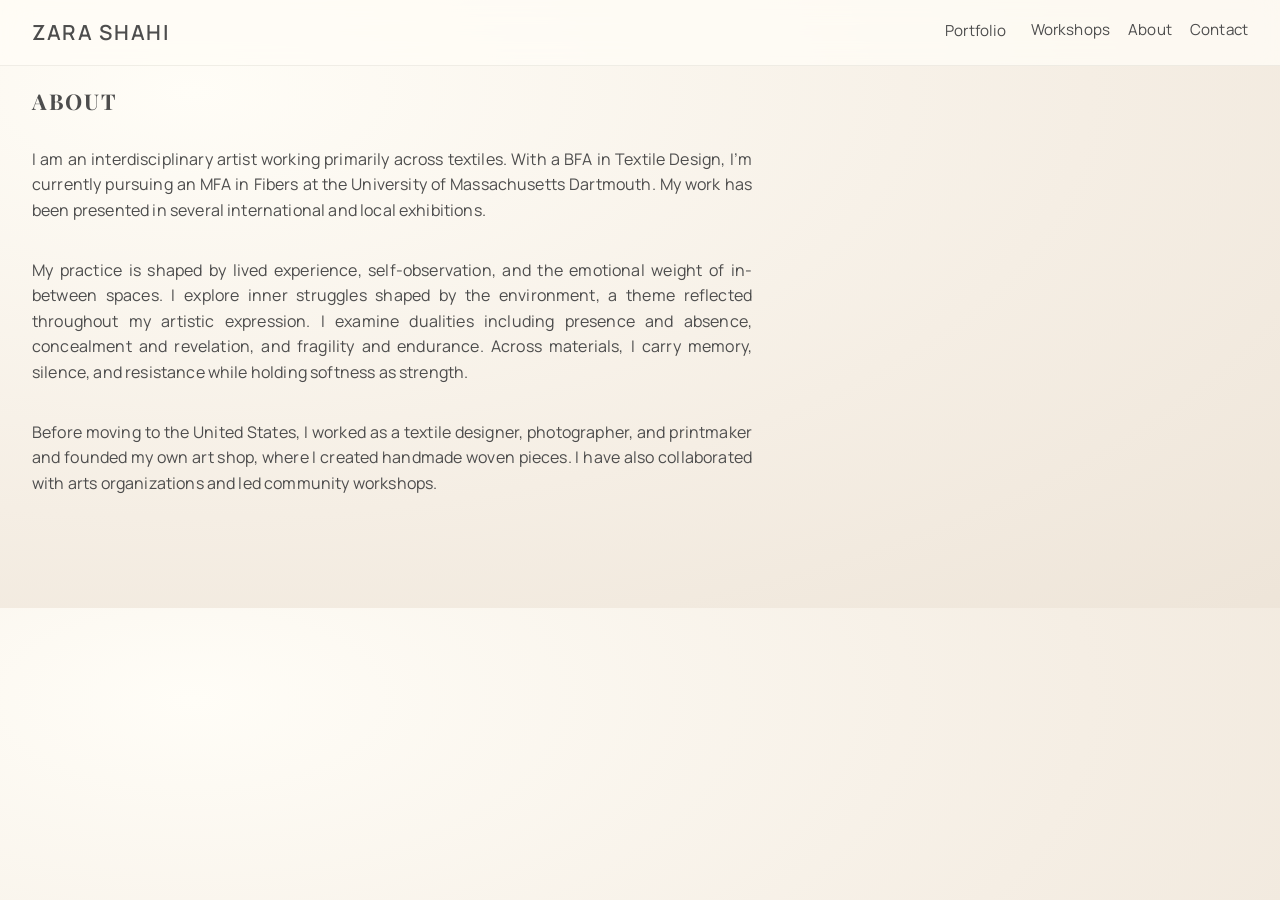
==== about.html @ dd305a9c "Update portfolio website" ====
<!DOCTYPE html>
<html lang="en">
<head>
  <meta charset="UTF-8" />
  <meta name="viewport" content="width=device-width, initial-scale=1.0" />
  <title>About</title>
  <link rel="preconnect" href="https://fonts.googleapis.com">
  <link rel="preconnect" href="https://fonts.gstatic.com" crossorigin>
  <link href="https://fonts.googleapis.com/css2?family=Manrope:wght@300;400;600&family=Playfair+Display:wght@600&display=swap" rel="stylesheet">
  <link rel="stylesheet" href="styles.css" />
</head>
<body>
  <header class="nav">
    <a class="nav__brand" href="index.html">Zara Shahi</a>
    <nav class="nav__links">
      <div class="nav__dropdown">
        <button class="nav__dropdown-trigger" type="button">Portfolio</button>
        <div class="nav__menu" role="menu" aria-label="Portfolio">
          <a href="weaving.html" role="menuitem">Weaving</a>
          <a href="index.html#works" role="menuitem">Photography</a>
          <a href="index.html#works" role="menuitem">Ceramics</a>
          <a href="index.html#works" role="menuitem">Video Art</a>
        </div>
      </div>
      <a href="index.html#workshops">Workshops</a>
      <a href="about.html">About</a>
      <a href="index.html#contact">Contact</a>
    </nav>
  </header>

  <main class="about-page">
    <section class="about-hero">
      <h1>About</h1>
      <div class="about-text">
        <p>I am an interdisciplinary artist working primarily across textiles. With a BFA in Textile Design, I’m currently pursuing an MFA in Fibers at the University of Massachusetts Dartmouth. My work has been presented in several international and local exhibitions.</p>
        <p>My practice is shaped by lived experience, self-observation, and the emotional weight of in-between spaces. I explore inner struggles shaped by the environment, a theme reflected throughout my artistic expression. I examine dualities including presence and absence, concealment and revelation, and fragility and endurance. Across materials, I carry memory, silence, and resistance while holding softness as strength.</p>
        <p>Before moving to the United States, I worked as a textile designer, photographer, and printmaker and founded my own art shop, where I created handmade woven pieces. I have also collaborated with arts organizations and led community workshops.</p>
      </div>
    </section>
  </main>
</body>
</html>
---- styles.css ----
:root {
  --bg: #f7f3ec;
  --fg: #4d4d4d;
  --muted: #7a7066;
  --line: #d8cfc3;
  --accent: #d9a441;
  --panel-light: #f9f5ee;
  --panel-dark: #f2eadf;
  --card: #fffaf2;
  --max-width: 1200px;
  --page-gutter: 32px;
  --font-sans: "Manrope", "Helvetica Neue", sans-serif;
  --font-display: "Playfair Display", "Times New Roman", serif;
  --nav-height: 0px;
}

*,
*::before,
*::after {
  box-sizing: border-box;
}

body {
  margin: 0;
  font-family: var(--font-sans);
  background: radial-gradient(140% 140% at 15% 15%, #fffdf7, #f5eee4 50%, #ebe1d4 100%);
  color: var(--fg);
  line-height: 1.6;
  letter-spacing: 0.01em;
  scroll-behavior: smooth;
}

img {
  width: 100%;
  display: block;
}

a {
  color: inherit;
  text-decoration: none;
}

.nav {
  position: fixed;
  top: 0;
  left: 0;
  right: 0;
  display: flex;
  align-items: center;
  justify-content: space-between;
  padding: 16px var(--page-gutter);
  z-index: 10;
  backdrop-filter: blur(14px);
  background: rgba(255, 253, 247, 0.78);
  border-bottom: 1px solid rgba(64, 52, 42, 0.08);
}

.nav__brand {
  font-weight: 600;
  letter-spacing: 0.08em;
  text-transform: uppercase;
  font-size: 1.3rem;
}

.nav__links {
  display: flex;
  gap: 18px;
  font-size: 0.95rem;
  align-items: center;
}

.nav__links a,
.nav__dropdown-trigger {
  position: relative;
  padding-bottom: 4px;
}

.nav__links a::after,
.nav__dropdown-trigger::after {
  content: "";
  position: absolute;
  left: 0;
  bottom: 0;
  height: 2px;
  width: 0;
  background: var(--accent);
  transition: width 0.3s ease;
}

.nav__links a:hover::after,
.nav__links a:focus::after,
.nav__dropdown:hover .nav__dropdown-trigger::after,
.nav__dropdown:focus-within .nav__dropdown-trigger::after {
  width: 100%;
}

.nav__dropdown {
  position: relative;
  display: inline-flex;
  align-items: center;
}

.nav__dropdown-trigger {
  background: none;
  border: none;
  color: inherit;
  font: inherit;
  letter-spacing: inherit;
  cursor: pointer;
}

.nav__menu {
  position: absolute;
  top: calc(100% + 12px);
  left: 0;
  display: grid;
  gap: 8px;
  padding: 12px 14px;
  min-width: 180px;
  background: rgba(255, 253, 247, 0.96);
  border: 1px solid rgba(64, 52, 42, 0.12);
  border-radius: 12px;
  box-shadow: 0 18px 36px rgba(31, 26, 22, 0.12);
  opacity: 0;
  transform: translateY(6px);
  pointer-events: none;
  transition: opacity 0.2s ease, transform 0.2s ease;
}

.nav__menu::before {
  content: "";
  position: absolute;
  top: -12px;
  left: 0;
  right: 0;
  height: 12px;
}

.nav__menu a {
  font-size: 0.88rem;
  letter-spacing: 0.08em;
  text-transform: uppercase;
  color: inherit;
}

.nav__menu a:hover,
.nav__menu a:focus-visible {
  color: var(--accent);
}

.nav__dropdown:hover .nav__menu,
.nav__dropdown:focus-within .nav__menu,
.nav__menu:hover {
  opacity: 1;
  transform: translateY(0);
  pointer-events: auto;
}

.nav.nav--solid {
  background: rgba(249, 245, 238, 0.96);
  border-bottom: 1px solid rgba(64, 52, 42, 0.12);
}

main {
  margin-top: var(--nav-height, 0px);
}

.hero {
  position: relative;
  min-height: 92vh;
  display: grid;
  align-items: center;
  justify-items: start;
  overflow: hidden;
}

.hero__image {
  position: absolute;
  inset: 0;
  background-image: url("./Unforgotten Memory-1.jpg");
  background-size: cover;
  background-position: center;
  filter: saturate(0.92);
  transform: scale(1.05);
}

.hero__overlay {
  position: absolute;
  inset: 0;
  background: none;
  pointer-events: none;
}

.hero__content {
  position: relative;
  padding: 64px 7vw;
  max-width: 640px;
  color: var(--fg);
  display: grid;
  gap: 20px;
  animation: floatIn 1.2s ease forwards;
  text-shadow: 0 10px 30px rgba(0, 0, 0, 0.22);
}

.eyebrow {
  font-size: 0.9rem;
  letter-spacing: 0.2em;
  text-transform: uppercase;
  color: var(--muted);
  margin: 0;
}

h1 {
  font-family: var(--font-display);
  font-size: clamp(2.6rem, 5vw, 3.8rem);
  line-height: 1.05;
  margin: 0;
}

h2 {
  font-family: var(--font-display);
  font-size: clamp(1.8rem, 3vw, 2.6rem);
  margin: 0 0 12px;
}

.lede {
  font-size: 1.05rem;
  color: var(--muted);
  margin: 0;
}

.hero__actions {
  display: flex;
  gap: 12px;
  flex-wrap: wrap;
}

.button {
  display: inline-flex;
  align-items: center;
  justify-content: center;
  padding: 12px 18px;
  border: 1px solid rgba(64, 52, 42, 0.14);
  color: var(--fg);
  text-transform: uppercase;
  letter-spacing: 0.12em;
  font-size: 0.85rem;
  transition: all 0.35s ease;
  background: #fffaf2;
  backdrop-filter: blur(8px);
}

.button:hover,
.button:focus-visible {
  border-color: var(--accent);
  color: var(--fg);
  background: #fdf6ea;
}

.button--primary {
  border-color: var(--accent);
  background: var(--accent);
  color: var(--fg);
}

.button--primary:hover,
.button--primary:focus-visible {
  filter: brightness(1.05);
}

.panel {
  display: grid;
  grid-template-columns: repeat(auto-fit, minmax(280px, 1fr));
  gap: 28px;
  align-items: center;
  padding: 80px 7vw;
  position: relative;
}

.panel--light {
  background: var(--panel-light);
  color: var(--fg);
}

.panel--dark {
  background: var(--panel-dark);
  color: var(--fg);
}

#contact {
  background: var(--statement-bg);
  color: var(--fg);
}

#contact .panel__content {
  max-width: none;
  width: 100%;
}

#contact .panel__tag {
  color: #7b7167;
}

#contact .contact__label {
  color: #7b7167;
}

.panel__content {
  max-width: 580px;
}

.panel__tag {
  font-size: 0.78rem;
  letter-spacing: 0.16em;
  text-transform: uppercase;
  color: var(--muted);
  margin-bottom: 12px;
}

.panel--light .panel__tag {
  color: #8c8379;
}

#works {
  display: grid;
  grid-template-columns: minmax(240px, 38%) minmax(0, 1fr);
  column-gap: clamp(24px, 4vw, 48px);
  align-items: center;
  padding-left: var(--page-gutter);
  padding-right: var(--page-gutter);
}

#works .panel__content {
  grid-column: 1;
  justify-self: center;
  text-align: center;
  max-width: 240px;
  transform: translateX(var(--works-label-offset, 0px));
}

#works .panel__tag {
  font-size: 0.98rem;
  letter-spacing: 0.2em;
}

#works .grid {
  grid-column: 2;
  justify-self: center;
  width: min(960px, 100%);
  transform: translateX(var(--works-grid-offset, 0px));
}

.panel p {
  margin: 0 0 12px;
}

.portfolio-page {
  margin-top: var(--nav-height, 0px);
}

.portfolio-hero {
  padding: 90px var(--page-gutter) 32px;
}

.portfolio-hero h1 {
  margin-bottom: 12px;
  font-size: clamp(0.9rem, 1.7vw, 1.4rem);
  letter-spacing: 0.08em;
  text-transform: uppercase;
}

.portfolio-grid {
  display: grid;
  grid-template-columns: repeat(auto-fit, minmax(180px, 1fr));
  gap: 18px;
  padding: 24px var(--page-gutter) 96px;
}

.portfolio-tile {
  background: #f6efe6;
  border: 1px solid rgba(64, 52, 42, 0.14);
  border-radius: 14px;
  aspect-ratio: 4 / 5;
  box-shadow: 0 16px 30px rgba(88, 63, 41, 0.12);
}

.about-page {
  margin-top: var(--nav-height, 0px);
  padding: 90px var(--page-gutter) 96px;
}

.about-hero h1 {
  font-family: var(--font-display);
  font-size: clamp(0.9rem, 1.7vw, 1.4rem);
  letter-spacing: 0.08em;
  text-transform: uppercase;
  margin: 0 0 18px;
}

.about-text {
  max-width: 720px;
  display: grid;
  gap: 2px;
  text-align: justify;
}

.statement {
  --statement-bg: #f6f1e8;
  --statement-image-offset: 0px;
  background: var(--statement-bg);
  color: var(--fg);
  padding: 0;
}

.statement__layout {
  display: grid;
  grid-template-columns: minmax(240px, 38%) 1fr;
  min-height: clamp(520px, 80vh, 900px);
  align-items: stretch;
}

.statement__image {
  display: flex;
  align-items: center;
  justify-content: flex-start;
  background: var(--statement-bg);
  position: relative;
  overflow: hidden;
}

.statement__image img {
  width: 100%;
  height: 100%;
  object-fit: contain;
  object-position: left center;
}

.statement__body {
  background: var(--statement-bg);
  display: grid;
  justify-items: center;
  align-content: center;
  gap: 28px;
  padding: 72px 7vw 100px;
  text-align: center;
}

.statement__line {
  width: 1px;
  height: 64px;
  background: rgba(72, 62, 52, 0.35);
}

.statement__content {
  max-width: 520px;
}

.statement__name {
  font-family: var(--font-display);
  font-size: clamp(1.1rem, 1.8vw, 1.6rem);
  letter-spacing: 0.18em;
  text-transform: uppercase;
  color: #4d4d4d;
  margin-bottom: 12px;
}

.statement__text {
  margin: 0;
  font-size: 1rem;
  line-height: 1.8;
  color: #4b4037;
  text-align: justify;
}

.statement__text--intro {
  font-size: 1.02rem;
}

.statement__divider {
  width: 26px;
  height: 1px;
  background: rgba(72, 62, 52, 0.35);
  margin: 18px auto;
}

.statement__text--emphasis {
  font-style: italic;
  color: #6f655b;
}

.muted {
  color: #7a7066;
}

.frame {
  border: 1px solid #d8cfc3;
  padding: 12px;
  background: #fffdf8;
  box-shadow: 0 18px 48px rgba(0, 0, 0, 0.08);
}

.frame img {
  object-fit: cover;
  height: 100%;
}

.caption {
  margin-top: 10px;
  font-size: 0.9rem;
  color: #7f756a;
}

.grid {
  display: grid;
  grid-template-columns: repeat(3, minmax(0, 1fr));
  gap: 22px;
}

.card {
  background: #111111;
  border: none;
  overflow: hidden;
  position: relative;
  box-shadow: 0 16px 28px rgba(88, 63, 41, 0.28);
  transition: box-shadow 0.4s ease;
}

.card:hover {
  box-shadow: 0 20px 44px rgba(88, 63, 41, 0.38);
}

.card__media img {
  aspect-ratio: 4 / 5;
  object-fit: cover;
  transition: transform 0.5s ease, filter 0.5s ease;
  will-change: transform, filter;
}

.card__media video {
  width: 100%;
  height: 100%;
  aspect-ratio: 4 / 5;
  object-fit: cover;
  display: block;
}

.card__media--video {
  position: relative;
  overflow: hidden;
}

.card__cover,
.card__video {
  width: 100%;
  height: 100%;
  aspect-ratio: 4 / 5;
  object-fit: cover;
  display: block;
}

.card__video {
  position: absolute;
  inset: 0;
  opacity: 0;
  transition: opacity 0.3s ease;
  pointer-events: none;
}

.card__cover {
  transition: opacity 0.3s ease;
}

.card.is-hovered .card__video {
  opacity: 1;
}

.card.is-hovered .card__cover {
  opacity: 0;
}

.card__overlay {
  position: absolute;
  inset: 0;
  display: grid;
  place-items: center;
  text-transform: uppercase;
  letter-spacing: 0.2em;
  font-size: 0.82rem;
  color: #f1e9dc;
  background: rgba(0, 0, 0, 0.45);
  opacity: 0;
  transition: opacity 0.4s ease;
  text-align: center;
  padding: 20px;
}

.card:hover .card__media img {
  transform: scale(1.06);
  filter: blur(3px);
}

.card:hover .card__overlay {
  opacity: 1;
}

.timeline {
  display: grid;
  gap: 18px;
  border-left: 1px solid rgba(48, 38, 28, 0.12);
  padding-left: 18px;
}

.panel--dark .timeline {
  border-color: rgba(48, 38, 28, 0.16);
}

.timeline__item {
  display: grid;
  gap: 4px;
  grid-template-columns: 120px 1fr;
  align-items: start;
}

.timeline__year {
  letter-spacing: 0.12em;
  text-transform: uppercase;
  color: var(--muted);
  font-size: 0.85rem;
}

.timeline__title {
  font-weight: 600;
}

.timeline__meta {
  color: var(--muted);
}

.contact {
  margin-top: 18px;
  width: 100%;
}

.contact__label {
  text-transform: uppercase;
  letter-spacing: 0.14em;
  color: var(--muted);
  font-size: 0.78rem;
}

.contact__value {
  font-size: 1.05rem;
  line-height: 1.4;
}

.contact__line {
  display: flex;
  align-items: center;
  gap: 12px;
  flex-wrap: nowrap;
  white-space: nowrap;
  width: 100%;
  justify-content: space-between;
}

.contact__primary {
  display: flex;
  align-items: center;
  gap: 46px;
  flex-wrap: nowrap;
  white-space: nowrap;
  flex: 1;
}

.contact__item {
  display: inline-flex;
  align-items: center;
  gap: 6px;
  white-space: nowrap;
  flex-shrink: 0;
}

.contact__link {
  color: inherit;
  text-decoration: none;
  border-bottom: 1px solid transparent;
  transition: color 0.3s ease, border-color 0.3s ease;
}

.contact__link:hover,
.contact__link:focus-visible,
.contact__link:hover,
.contact__link:focus-visible {
  color: var(--accent);
  border-color: currentColor;
}

.contact__social-link {
  color: inherit;
  display: inline-flex;
  align-items: center;
  transition: color 0.3s ease;
}

.contact__social-link:hover,
.contact__social-link:focus-visible {
  color: var(--accent);
}

.contact__social-icon {
  width: 2em;
  height: 2em;
  display: inline-block;
  flex-shrink: 0;
}

.contact__inline-icon {
  width: 2em;
  height: 2em;
  display: inline-block;
  flex-shrink: 0;
}

.contact__social {
  display: flex;
  gap: 8px;
  flex-shrink: 0;
  margin-left: auto;
}

.footer {
  display: flex;
  justify-content: space-between;
  align-items: center;
  padding: 28px 7vw 40px;
  background: #f2eadf;
  color: #746a61;
  border-top: 1px solid rgba(64, 52, 42, 0.12);
}

.footer__links {
  display: flex;
  gap: 14px;
}

.reveal {
  opacity: 0;
  transform: translateY(24px);
  transition: opacity 0.9s ease, transform 0.9s ease;
}

.reveal.visible {
  opacity: 1;
  transform: translateY(0);
}

.visually-hidden {
  position: absolute;
  width: 1px;
  height: 1px;
  padding: 0;
  margin: -1px;
  overflow: hidden;
  clip: rect(0, 0, 0, 0);
  border: 0;
}

@keyframes floatIn {
  from {
    opacity: 0;
    transform: translateY(18px);
  }
  to {
    opacity: 1;
    transform: translateY(0);
  }
}

@media (max-width: 800px) {
  :root {
    --page-gutter: 18px;
  }
  .nav {
    padding: 14px var(--page-gutter);
  }
  .nav__links {
    gap: 12px;
    font-size: 0.88rem;
  }
  .hero__content,
  .panel {
    padding: 56px 6vw;
  }
  .statement__body {
    padding: 56px 6vw 80px;
    gap: 22px;
  }
  .statement__layout {
    grid-template-columns: 1fr;
    min-height: unset;
  }
  .statement__image img {
    height: auto;
    max-height: 70vh;
  }
  .statement__line {
    height: 48px;
  }
  #works {
    grid-template-columns: 1fr;
    row-gap: 18px;
    align-items: stretch;
    padding-left: var(--page-gutter);
    padding-right: var(--page-gutter);
  }
  #works .panel__content,
  #works .grid {
    grid-column: 1;
  }
  #works .panel__content {
    max-width: none;
    transform: none;
  }
  .grid {
    grid-template-columns: 1fr;
    gap: 18px;
  }
  .timeline__item {
    grid-template-columns: 1fr;
    gap: 6px;
  }
  .card__media img {
    height: auto;
  }
  .footer {
    flex-direction: column;
    align-items: flex-start;
    gap: 10px;
  }
}
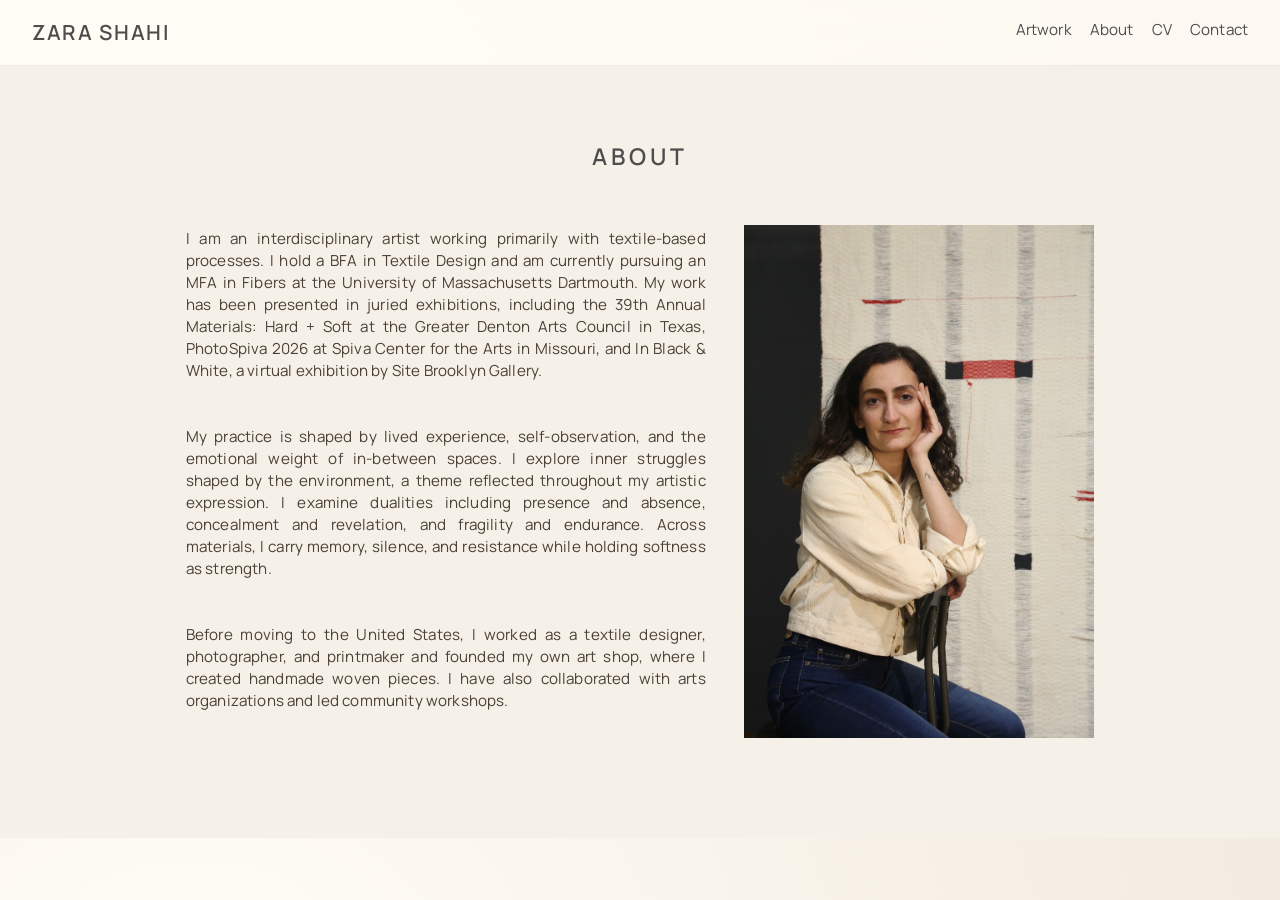
==== commit 4f014311: "made the website into a single scrollable page" ====
--- a/about.html
+++ b/about.html
@@ -7,36 +7,41 @@
   <link rel="preconnect" href="https://fonts.googleapis.com">
   <link rel="preconnect" href="https://fonts.gstatic.com" crossorigin>
   <link href="https://fonts.googleapis.com/css2?family=Manrope:wght@300;400;600&family=Playfair+Display:wght@600&display=swap" rel="stylesheet">
-  <link rel="stylesheet" href="styles.css" />
+  <link rel="stylesheet" href="styles.css?v=headings-topbar-font" />
 </head>
 <body>
   <header class="nav">
-    <a class="nav__brand" href="index.html">Zara Shahi</a>
+    <a class="nav__brand" href="index.html#top">Zara Shahi</a>
     <nav class="nav__links">
-      <div class="nav__dropdown">
-        <button class="nav__dropdown-trigger" type="button">Portfolio</button>
-        <div class="nav__menu" role="menu" aria-label="Portfolio">
-          <a href="weaving.html" role="menuitem">Weaving</a>
-          <a href="index.html#works" role="menuitem">Photography</a>
-          <a href="index.html#works" role="menuitem">Ceramics</a>
-          <a href="index.html#works" role="menuitem">Video Art</a>
-        </div>
-      </div>
-      <a href="index.html#workshops">Workshops</a>
-      <a href="about.html">About</a>
+      <a href="index.html#artworks">Artwork</a>
+      <a href="index.html#about">About</a>
+      <a href="index.html#cv">CV</a>
       <a href="index.html#contact">Contact</a>
     </nav>
   </header>
 
   <main class="about-page">
-    <section class="about-hero">
-      <h1>About</h1>
-      <div class="about-text">
-        <p>I am an interdisciplinary artist working primarily across textiles. With a BFA in Textile Design, I’m currently pursuing an MFA in Fibers at the University of Massachusetts Dartmouth. My work has been presented in several international and local exhibitions.</p>
-        <p>My practice is shaped by lived experience, self-observation, and the emotional weight of in-between spaces. I explore inner struggles shaped by the environment, a theme reflected throughout my artistic expression. I examine dualities including presence and absence, concealment and revelation, and fragility and endurance. Across materials, I carry memory, silence, and resistance while holding softness as strength.</p>
-        <p>Before moving to the United States, I worked as a textile designer, photographer, and printmaker and founded my own art shop, where I created handmade woven pieces. I have also collaborated with arts organizations and led community workshops.</p>
+    <section class="about-hero reveal">
+      <div class="about-layout">
+        <div class="about-body">
+          <div class="about-name">About</div>
+          <div class="about-text-row">
+            <div class="about-copy">
+              <div class="about-text">
+                <p>I am an interdisciplinary artist working primarily with textile-based processes. I hold a BFA in Textile Design and am currently pursuing an MFA in Fibers at the University of Massachusetts Dartmouth. My work has been presented in juried exhibitions, including the 39th Annual Materials: Hard + Soft at the Greater Denton Arts Council in Texas, PhotoSpiva 2026 at Spiva Center for the Arts in Missouri, and In Black &amp; White, a virtual exhibition by Site Brooklyn Gallery.</p>
+                <p>My practice is shaped by lived experience, self-observation, and the emotional weight of in-between spaces. I explore inner struggles shaped by the environment, a theme reflected throughout my artistic expression. I examine dualities including presence and absence, concealment and revelation, and fragility and endurance. Across materials, I carry memory, silence, and resistance while holding softness as strength.</p>
+                <p>Before moving to the United States, I worked as a textile designer, photographer, and printmaker and founded my own art shop, where I created handmade woven pieces. I have also collaborated with arts organizations and led community workshops.</p>
+              </div>
+            </div>
+            <div class="about-image">
+              <img src="./XM8A9946 2.jpg" alt="Zara Shahi portrait" />
+            </div>
+          </div>
+        </div>
       </div>
     </section>
   </main>
+
+  <script src="script.js"></script>
 </body>
 </html>
--- a/styles.css
+++ b/styles.css
@@ -20,6 +20,11 @@
   box-sizing: border-box;
 }
 
+html {
+  scroll-behavior: smooth;
+  scroll-padding-top: calc(var(--nav-height, 0px) + 24px);
+}
+
 body {
   margin: 0;
   font-family: var(--font-sans);
@@ -27,7 +32,14 @@
   color: var(--fg);
   line-height: 1.6;
   letter-spacing: 0.01em;
-  scroll-behavior: smooth;
+  opacity: 0;
+  animation: pageFadeIn 0.55s ease forwards;
+}
+
+body.is-leaving {
+  opacity: 0;
+  animation: none;
+  transition: opacity 0.28s ease;
 }
 
 img {
@@ -301,16 +313,13 @@
   color: #7b7167;
 }
 
-#contact .contact__label {
-  color: #7b7167;
-}
-
 .panel__content {
   max-width: 580px;
 }
 
 .panel__tag {
   font-size: 0.78rem;
+  font-weight: 600;
   letter-spacing: 0.16em;
   text-transform: uppercase;
   color: var(--muted);
@@ -321,41 +330,39 @@
   color: #8c8379;
 }
 
-#works {
-  display: grid;
-  grid-template-columns: minmax(240px, 38%) minmax(0, 1fr);
-  column-gap: clamp(24px, 4vw, 48px);
-  align-items: center;
-  padding-left: var(--page-gutter);
-  padding-right: var(--page-gutter);
-}
-
-#works .panel__content {
-  grid-column: 1;
-  justify-self: center;
-  text-align: center;
-  max-width: 240px;
-  transform: translateX(var(--works-label-offset, 0px));
-}
-
-#works .panel__tag {
-  font-size: 0.98rem;
-  letter-spacing: 0.2em;
-}
-
-#works .grid {
-  grid-column: 2;
-  justify-self: center;
-  width: min(960px, 100%);
-  transform: translateX(var(--works-grid-offset, 0px));
-}
-
 .panel p {
   margin: 0 0 12px;
 }
 
 .portfolio-page {
   margin-top: var(--nav-height, 0px);
+}
+
+.home-page {
+  margin-top: var(--nav-height, 0px);
+}
+
+.home-section {
+  scroll-margin-top: calc(var(--nav-height, 0px) + 24px);
+}
+
+.home-section--artworks {
+  padding-top: 64px;
+  background: var(--panel-light);
+}
+
+.section-heading {
+  max-width: var(--max-width);
+  margin: 0 auto 28px;
+  padding: 0 var(--page-gutter);
+  font-family: var(--font-sans);
+  font-size: clamp(1.1rem, 1.8vw, 1.6rem);
+  font-weight: 600;
+  letter-spacing: 0.18em;
+  line-height: 1.4;
+  text-transform: uppercase;
+  color: #4d4d4d;
+  text-align: center;
 }
 
 .portfolio-hero {
@@ -371,37 +378,269 @@
 
 .portfolio-grid {
   display: grid;
-  grid-template-columns: repeat(auto-fit, minmax(180px, 1fr));
-  gap: 18px;
+  grid-template-columns: repeat(4, minmax(0, 1fr));
+  gap: 22px;
   padding: 24px var(--page-gutter) 96px;
+  max-width: var(--max-width);
+  margin: 0 auto;
 }
 
 .portfolio-tile {
   background: #f6efe6;
   border: 1px solid rgba(64, 52, 42, 0.14);
-  border-radius: 14px;
+  border-radius: 0;
   aspect-ratio: 4 / 5;
   box-shadow: 0 16px 30px rgba(88, 63, 41, 0.12);
+  overflow: hidden;
+  color: inherit;
+  display: block;
+  padding: 0;
+  width: 100%;
+}
+
+@media (max-width: 900px) {
+  .portfolio-grid {
+    grid-template-columns: repeat(2, minmax(0, 1fr));
+  }
+}
+
+@media (max-width: 560px) {
+  .portfolio-grid {
+    grid-template-columns: 1fr;
+  }
+}
+
+.portfolio-tile--image img {
+  height: 100%;
+  object-fit: cover;
+}
+
+button.portfolio-tile--image {
+  cursor: zoom-in;
+}
+
+button.portfolio-tile--image:focus-visible {
+  outline: 3px solid var(--accent);
+  outline-offset: 4px;
+}
+
+body.lightbox-open {
+  overflow: hidden;
+}
+
+.lightbox {
+  position: fixed;
+  inset: 0;
+  z-index: 100;
+  display: grid;
+  place-items: center;
+  padding: clamp(20px, 5vw, 64px);
+  background: rgba(32, 26, 22, 0.72);
+  opacity: 0;
+  visibility: hidden;
+  transition: opacity 0.45s ease, visibility 0.45s ease;
+}
+
+.lightbox.is-open {
+  opacity: 1;
+  visibility: visible;
+}
+
+.lightbox__content {
+  display: grid;
+  grid-template-columns: minmax(0, 1fr) minmax(150px, 210px);
+  gap: clamp(18px, 4vw, 42px);
+  align-items: stretch;
+  max-width: min(94vw, 1240px);
+}
+
+.lightbox__media {
+  position: relative;
+  display: grid;
+  align-items: center;
+}
+
+.lightbox__image {
+  width: 100%;
+  max-height: 86vh;
+  object-fit: contain;
+  box-shadow: 0 28px 70px rgba(0, 0, 0, 0.36);
+  opacity: 0;
+  transform: scale(0.94);
+  transition: opacity 0.45s ease, transform 0.45s ease;
+}
+
+.lightbox__nav {
+  position: absolute;
+  top: 50%;
+  z-index: 1;
+  width: 42px;
+  height: 42px;
+  border: 1px solid rgba(255, 250, 242, 0.42);
+  border-radius: 50%;
+  background: rgba(32, 26, 22, 0.52);
+  color: #fffaf2;
+  cursor: pointer;
+  font-size: 2rem;
+  line-height: 1;
+  transform: translateY(-50%);
+}
+
+.lightbox__nav--prev {
+  left: 14px;
+}
+
+.lightbox__nav--next {
+  right: 14px;
+}
+
+.lightbox__nav[hidden] {
+  display: none;
+}
+
+.lightbox__caption {
+  align-self: stretch;
+  min-height: min(56vh, 420px);
+  display: flex;
+  align-items: flex-start;
+  padding: 18px 16px;
+  border: 1px solid rgba(255, 250, 242, 0.18);
+  background: rgba(255, 250, 242, 0.16);
+  color: #fffaf2;
+  font-family: var(--font-sans);
+  font-size: 1rem;
+  line-height: 1.6;
+  opacity: 0;
+  transform: translateX(12px);
+  transition: opacity 0.45s ease 0.08s, transform 0.45s ease 0.08s;
+}
+
+.lightbox.is-open .lightbox__image,
+.lightbox.is-open .lightbox__caption {
+  opacity: 1;
+}
+
+.lightbox.is-open .lightbox__image {
+  transform: scale(1);
+}
+
+.lightbox.is-open .lightbox__image.is-dissolving {
+  opacity: 0;
+}
+
+.lightbox.is-open .lightbox__caption {
+  transform: translateX(0);
+}
+
+.lightbox__close {
+  position: absolute;
+  top: 18px;
+  right: 18px;
+  width: 42px;
+  height: 42px;
+  border: 1px solid rgba(255, 250, 242, 0.42);
+  border-radius: 50%;
+  background: rgba(32, 26, 22, 0.52);
+  color: #fffaf2;
+  cursor: pointer;
+  font-size: 1.7rem;
+  line-height: 1;
 }
 
 .about-page {
   margin-top: var(--nav-height, 0px);
+}
+
+.contact-page {
+  margin-top: var(--nav-height, 0px);
+  min-height: calc(100vh - var(--nav-height, 0px));
+  display: grid;
+  align-items: center;
+  justify-items: center;
   padding: 90px var(--page-gutter) 96px;
-}
-
-.about-hero h1 {
-  font-family: var(--font-display);
-  font-size: clamp(0.9rem, 1.7vw, 1.4rem);
-  letter-spacing: 0.08em;
-  text-transform: uppercase;
-  margin: 0 0 18px;
+  position: relative;
+  overflow: hidden;
+}
+
+.contact-page__content {
+  max-width: 760px;
+  width: 100%;
+  position: relative;
+  z-index: 1;
+}
+
+.about-hero {
+  --about-bg: #f6f1e8;
+  background: var(--about-bg);
+}
+
+.about-layout {
+  display: grid;
+  min-height: clamp(520px, 80vh, 900px);
+}
+
+.about-body {
+  background: var(--about-bg);
+  display: grid;
+  justify-items: center;
+  align-content: center;
+  gap: 28px;
+  padding: 72px 7vw 100px;
+  text-align: center;
+}
+
+.about-name {
+  width: 100%;
+  max-width: 912px;
+  font-family: var(--font-sans);
+  font-size: clamp(1.1rem, 1.8vw, 1.6rem);
+  font-weight: 600;
+  letter-spacing: 0.18em;
+  text-transform: uppercase;
+  color: #4d4d4d;
+  margin: 0 auto 10px;
+  text-align: center;
+}
+
+.about-text-row {
+  display: grid;
+  grid-template-columns: minmax(0, 520px) minmax(220px, 350px);
+  gap: clamp(20px, 3vw, 42px);
+  align-items: stretch;
+}
+
+.about-copy {
+  display: grid;
+  width: 100%;
+  max-width: 520px;
+  justify-items: center;
+  gap: 16px;
 }
 
 .about-text {
-  max-width: 720px;
+  max-width: 520px;
   display: grid;
   gap: 2px;
   text-align: justify;
+  color: #4b4037;
+  font-size: 0.95rem;
+  line-height: 1.45;
+}
+
+.about-image {
+  background: var(--about-bg);
+  overflow: hidden;
+  display: flex;
+  align-items: stretch;
+  justify-content: flex-start;
+}
+
+.about-image img {
+  width: 100%;
+  height: 100%;
+  object-fit: contain;
+  object-position: center;
+  transform: translateY(12px);
 }
 
 .statement {
@@ -413,15 +652,12 @@
 }
 
 .statement__layout {
-  display: grid;
-  grid-template-columns: minmax(240px, 38%) 1fr;
   min-height: clamp(520px, 80vh, 900px);
-  align-items: stretch;
 }
 
 .statement__image {
   display: flex;
-  align-items: center;
+  align-items: stretch;
   justify-content: flex-start;
   background: var(--statement-bg);
   position: relative;
@@ -432,7 +668,8 @@
   width: 100%;
   height: 100%;
   object-fit: contain;
-  object-position: left center;
+  object-position: center;
+  transform: translateY(42px);
 }
 
 .statement__body {
@@ -453,6 +690,19 @@
 
 .statement__content {
   max-width: 520px;
+}
+
+.statement__copy {
+  display: grid;
+  justify-items: center;
+  gap: 28px;
+}
+
+.statement__text-row {
+  display: grid;
+  grid-template-columns: minmax(260px, 420px) minmax(0, 520px);
+  gap: clamp(20px, 3vw, 42px);
+  align-items: stretch;
 }
 
 .statement__name {
@@ -486,6 +736,105 @@
 .statement__text--emphasis {
   font-style: italic;
   color: #6f655b;
+}
+
+.cv-section {
+  background: var(--panel-light);
+  padding: 86px var(--page-gutter) 100px;
+}
+
+.cv-section__inner {
+  max-width: 980px;
+  margin: 0 auto;
+}
+
+.cv-section .section-heading {
+  margin-bottom: 48px;
+}
+
+.cv-list {
+  display: grid;
+  gap: 22px;
+  color: #4b4037;
+}
+
+.cv-list__group {
+  display: grid;
+  gap: 10px;
+}
+
+.cv-list__group h3 {
+  margin: 0;
+  font-family: var(--font-sans);
+  font-size: 0.82rem;
+  font-weight: 600;
+  letter-spacing: 0.08em;
+  text-transform: uppercase;
+  color: #4d4d4d;
+  border-bottom: 1px solid #4d4d4d;
+  line-height: 1.2;
+}
+
+.cv-list__group p {
+  margin: 0;
+  font-size: 0.95rem;
+  line-height: 1.45;
+}
+
+.cv-entry {
+  display: grid;
+  gap: 2px;
+}
+
+.cv-entry__line {
+  display: grid;
+  grid-template-columns: minmax(0, 1fr) auto;
+  gap: 20px;
+  align-items: baseline;
+}
+
+.cv-entry__main strong {
+  font-weight: 600;
+  color: #1f1f1f;
+}
+
+.cv-entry__main em {
+  color: #1f1f1f;
+  font-style: italic;
+}
+
+.cv-entry__main a {
+  color: inherit;
+  text-decoration: none;
+  border-bottom: 1px solid rgba(77, 77, 77, 0.45);
+  transition: color 0.3s ease, border-color 0.3s ease;
+}
+
+.cv-entry__main a:hover,
+.cv-entry__main a:focus-visible {
+  color: #4d4d4d;
+  border-color: currentColor;
+}
+
+.cv-entry__date {
+  color: #7b7167;
+  font-weight: 600;
+  white-space: nowrap;
+}
+
+.cv-entry ul {
+  margin: 0;
+  padding-left: 18px;
+}
+
+.cv-entry li {
+  margin: 0;
+  font-size: 0.93rem;
+  line-height: 1.4;
+}
+
+.cv-list__skills {
+  display: block;
 }
 
 .muted {
@@ -637,8 +986,20 @@
 }
 
 .contact {
+  margin: 18px auto 0;
+  width: 100%;
+  max-width: 680px;
+  display: grid;
+  gap: 16px;
+  justify-items: center;
+  text-align: center;
+}
+
+.contact--bar {
   margin-top: 18px;
-  width: 100%;
+  max-width: none;
+  justify-items: stretch;
+  text-align: left;
 }
 
 .contact__label {
@@ -651,6 +1012,74 @@
 .contact__value {
   font-size: 1.05rem;
   line-height: 1.4;
+}
+
+.contact__message {
+  margin: 0;
+  color: #4b4037;
+  font-size: clamp(1rem, 1.6vw, 1.18rem);
+  line-height: 1.8;
+}
+
+.contact-form {
+  width: min(100%, 520px);
+  display: grid;
+  gap: 14px;
+  margin-top: 14px;
+  text-align: left;
+}
+
+.contact-form__field {
+  display: grid;
+  gap: 6px;
+  color: #5f554c;
+  font-size: 0.82rem;
+  letter-spacing: 0.12em;
+  text-transform: uppercase;
+}
+
+.contact-form__field input,
+.contact-form__field textarea {
+  width: 100%;
+  border: 1px solid rgba(64, 52, 42, 0.18);
+  background: rgba(255, 250, 242, 0.72);
+  color: var(--fg);
+  font: inherit;
+  letter-spacing: 0;
+  text-transform: none;
+  padding: 12px 14px;
+}
+
+.contact-form__field textarea {
+  resize: vertical;
+  min-height: 150px;
+}
+
+.contact-form__field input:focus,
+.contact-form__field textarea:focus {
+  border-color: var(--accent);
+  outline: none;
+  box-shadow: 0 0 0 3px rgba(217, 164, 65, 0.18);
+}
+
+.contact-form__submit {
+  justify-self: center;
+  border: 1px solid var(--accent);
+  background: var(--accent);
+  color: var(--fg);
+  cursor: pointer;
+  font: inherit;
+  font-size: 0.85rem;
+  letter-spacing: 0.12em;
+  padding: 12px 22px;
+  text-transform: uppercase;
+  transition: filter 0.3s ease, transform 0.3s ease;
+}
+
+.contact-form__submit:hover,
+.contact-form__submit:focus-visible {
+  filter: brightness(1.05);
+  transform: translateY(-1px);
 }
 
 .contact__line {
@@ -776,6 +1205,15 @@
   }
 }
 
+@keyframes pageFadeIn {
+  from {
+    opacity: 0;
+  }
+  to {
+    opacity: 1;
+  }
+}
+
 @media (max-width: 800px) {
   :root {
     --page-gutter: 18px;
@@ -799,27 +1237,18 @@
     grid-template-columns: 1fr;
     min-height: unset;
   }
+  .statement__text-row {
+    grid-template-columns: 1fr;
+  }
+  .statement__image {
+    order: -1;
+  }
   .statement__image img {
     height: auto;
     max-height: 70vh;
   }
   .statement__line {
     height: 48px;
-  }
-  #works {
-    grid-template-columns: 1fr;
-    row-gap: 18px;
-    align-items: stretch;
-    padding-left: var(--page-gutter);
-    padding-right: var(--page-gutter);
-  }
-  #works .panel__content,
-  #works .grid {
-    grid-column: 1;
-  }
-  #works .panel__content {
-    max-width: none;
-    transform: none;
   }
   .grid {
     grid-template-columns: 1fr;
@@ -838,3 +1267,30 @@
     gap: 10px;
   }
 }
+
+@media (max-width: 600px) {
+  .lightbox__content {
+    grid-template-columns: 1fr;
+  }
+  .lightbox__caption {
+    text-align: center;
+  }
+  .about-layout {
+    grid-template-columns: 1fr;
+    min-height: unset;
+  }
+  .about-text-row {
+    grid-template-columns: 1fr;
+  }
+  .about-body {
+    padding: 56px 6vw 80px;
+    gap: 22px;
+  }
+  .about-image {
+    order: -1;
+  }
+  .about-image img {
+    height: auto;
+    max-height: 70vh;
+  }
+}
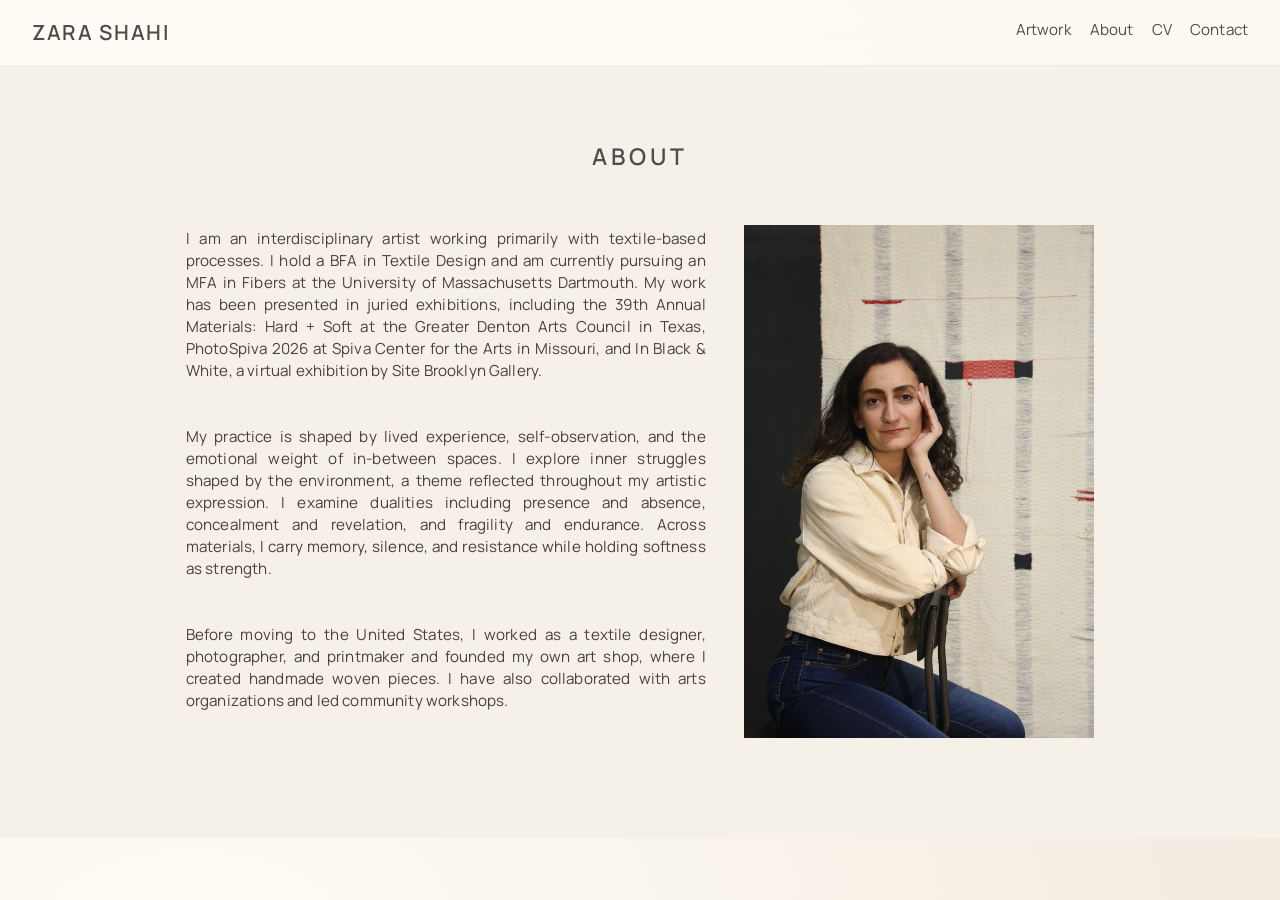
==== commit 072a39d8: "updated scroll margin. updated favicon. organized images and assets. updated the image viewer logic " ====
--- a/about.html
+++ b/about.html
@@ -34,7 +34,7 @@
               </div>
             </div>
             <div class="about-image">
-              <img src="./XM8A9946 2.jpg" alt="Zara Shahi portrait" />
+              <img src="assets/images/portrait-zara-shahi.jpg" alt="Zara Shahi portrait" decoding="async" />
             </div>
           </div>
         </div>
--- a/styles.css
+++ b/styles.css
@@ -22,7 +22,7 @@
 
 html {
   scroll-behavior: smooth;
-  scroll-padding-top: calc(var(--nav-height, 0px) + 24px);
+  scroll-padding-top: calc(var(--nav-height, 0px));
 }
 
 body {
@@ -189,7 +189,7 @@
 .hero__image {
   position: absolute;
   inset: 0;
-  background-image: url("./Unforgotten Memory-1.jpg");
+  background-image: url("assets/images/unforgotten-memories-1.jpg");
   background-size: cover;
   background-position: center;
   filter: saturate(0.92);
@@ -343,7 +343,9 @@
 }
 
 .home-section {
-  scroll-margin-top: calc(var(--nav-height, 0px) + 24px);
+  /* Clearance for hash-nav is handled by html { scroll-padding-top }.
+     Setting scroll-margin here would double the offset. */
+  scroll-margin-top: 0;
 }
 
 .home-section--artworks {
